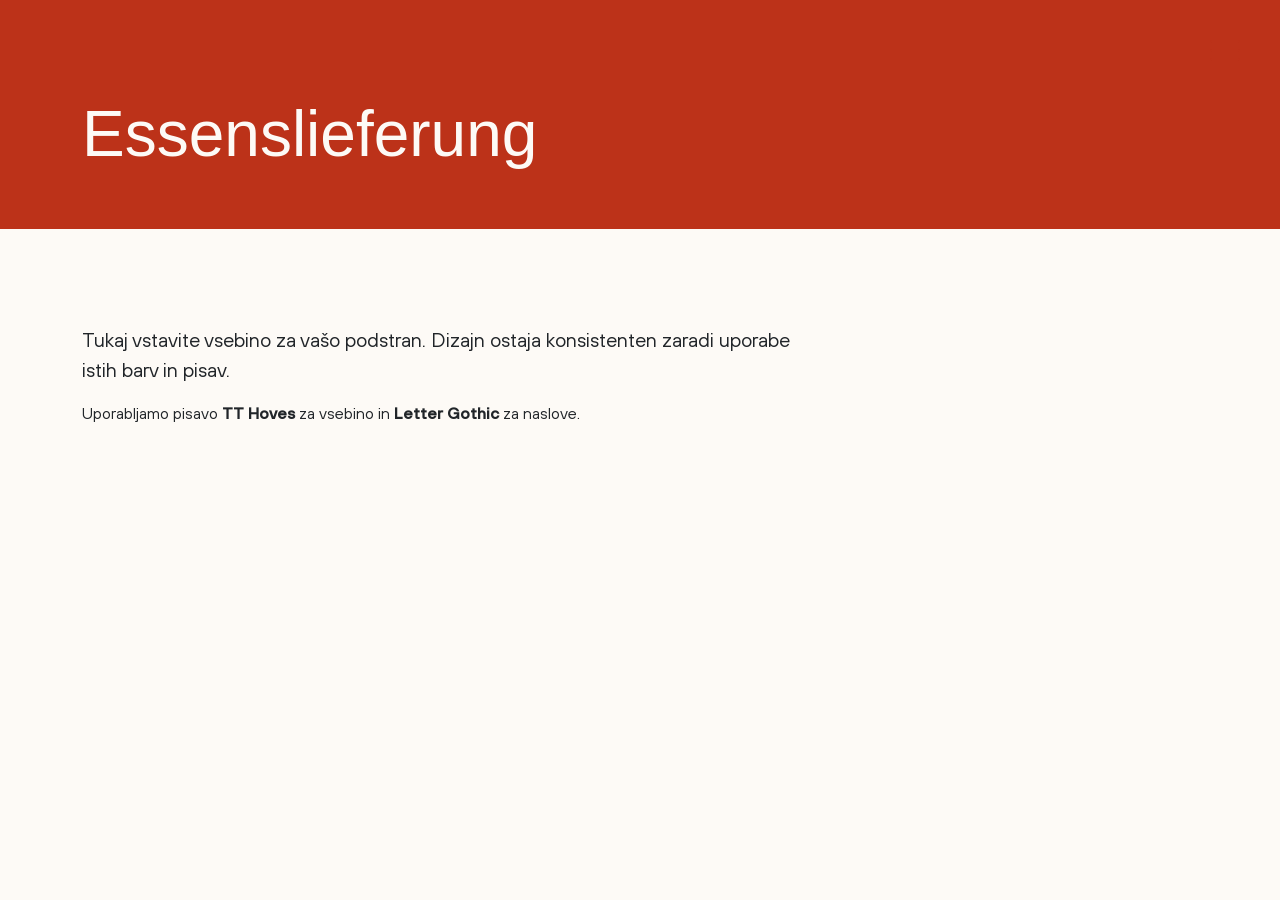
==== lieferung.html @ 71061f3a "Add files via upload" ====
<!DOCTYPE html>
<html lang="de">
<head>
    <meta charset="UTF-8">
    <meta name="viewport" content="width=device-width, initial-scale=1.0">
    <title>Essenslieferung | Vaše Ime</title>
    <link href="https://cdn.jsdelivr.net/npm/bootstrap@5.3.0/dist/css/bootstrap.min.css" rel="stylesheet">
    <link rel="stylesheet" href="css/style.css">
</head>
<body class="subpage"> <div class="grain"></div>

    <div id="overlay-menu" class="overlay">
        <nav class="overlay-content">
            <a href="index.html">Home</a>
            <a href="lieferung.html">Essenslieferung</a>
            <a href="ausbildung.html">Ausbildung</a>
            <a href="catering.html">Pop-Up Catering</a>
            <a href="nachaltigkeit.html">Nachhaltigkeit</a>
        </nav>
    </div>

    <div id="nav-icon">
        <span></span><span></span><span></span><span></span>
    </div>

    <header class="py-5" style="background-color: var(--red); color: var(--cream);">
        <div class="container pt-5">
            <h1 class="display-3">Essenslieferung</h1>
        </div>
    </header>

    <main class="container py-5 mt-5">
        <div class="row">
            <div class="col-md-8">
                <p class="lead">Tukaj vstavite vsebino za vašo podstran. Dizajn ostaja konsistenten zaradi uporabe istih barv in pisav.</p>
                <p>Uporabljamo pisavo <strong>TT Hoves</strong> za vsebino in <strong>Letter Gothic</strong> za naslove.</p>
            </div>
        </div>
    </main>

    <script src="js/script.js"></script>
</body>
</html>
---- css/style.css ----
/* ================================================== */
/* 1. FONTS */
/* ================================================== */

/* Letter Gothic - za poudarke ali strojni videz */
@font-face {
    font-family: 'LetterGothic';
    src: url('../fonts/Letter Gothic MT Std Bold.woff2') format('woff2'),
         url('../fonts/Letter Gothic MT Std Bold.woff') format('woff');
    font-weight: bold;
    font-style: normal;
}

@font-face {
    font-family: 'LetterGothic';
    src: url('../fonts/Letter Gothic MT Oblique.woff2') format('woff2'),
         url('../fonts/Letter Gothic MT Oblique.woff') format('woff');
    font-weight: normal;
    font-style: italic;
}

@font-face {
    font-family: 'TTHoves';
    src: url('../fonts/TTHoves-Regular.woff2') format('woff2'),
         url('../fonts/TTHoves-Regular.woff') format('woff');
    font-weight: normal;
    font-style: normal;
}

@font-face {
    font-family: 'TTHoves';
    src: url('../fonts/TTHoves-Medium.woff2') format('woff2'),
         url('../fonts/TTHoves-Medium.woff') format('woff');
    font-weight: 500;
    font-style: normal;
}

/* ================================================== */
/* 2. ROOT VARIABLES */
/* ================================================== */
:root {
    --cream: #FDFAF6;
    --red: #BC3219;
    --other: #026a81;
    --svsiva:#e5e5e5;
}

/* ================================================== */
/* 3. GLOBAL STYLES */
/* ================================================== */
body, html {
    margin: 0;
    padding: 0;
    height: 100%;
    width: 100%;
    background-color: var(--cream);
    font-family: 'Segoe UI', sans-serif;
    overflow: hidden;
}

body {
    font-family: 'TTHoves', sans-serif;
}

h1, h2, .overlay-content a {
    font-family: 'LetterGothic', sans-serif;
    font-weight: bold;
}

/* ================================================== */
/* 4. GRAIN TEXTURE */
/* ================================================== */
.grain {
    position: fixed;
    top: -50%;
    left: -50%;
    width: 200%;
    height: 200%;
    background-image: url('https://upload.wikimedia.org/wikipedia/commons/5/5c/Image_gaussian_noise_example.png');
    opacity: 0.2;
    pointer-events: none;
    z-index: 9999;
    animation: noise 0.2s infinite;
}

@keyframes noise {
    0%, 100% { transform: translate(0,0); }
    10% { transform: translate(-1%,-1%); }
    25% { transform: translate(1%,1%); }
    50% { transform: translate(-1%,1%); }
}

/* ================================================== */
/* 5. SPLIT PANEL LOGIC */
/* ================================================== */
#left-panel {
    position: absolute;
    top: 0;
    left: 0;
    width: 100vw;
    height: 100vh;
    background-color: var(--cream);
    z-index: 100;
    transition: all 1.1s cubic-bezier(0.8, 0, 0.2, 1);
}

#right-panel {
    position: absolute;
    top: 0;
    right: -70vw;
    width: 70vw;
    height: 100vh;
    background-color: var(--cream);
    transition: all 1.1s cubic-bezier(0.8, 0, 0.2, 1);
    z-index: 90;
}

body.scrolled #left-panel { width: 30vw; background-color: var(--svsiva); }
body.scrolled #right-panel { right: 0; }

/* ================================================== */
/* 6. LOGO & MOUSE */
/* ================================================== */
.logo-wrapper {
    transform: scale(3);
    transition: 1.1s cubic-bezier(0.8, 0, 0.2, 1);
}

#main-logo {
    width: 160px;
    opacity: 0;
    animation: fadeIn 1.2s forwards 0.6s;
}

body.scrolled .logo-wrapper { transform: scale(2.5); }
body.scrolled #main-logo { filter: brightness(0) /*invert(1)*/; }

.mouse {
    position: absolute;
    bottom: 40px;
    left: 50%;
    transform: translateX(-50%);
    width: 26px;
    height: 44px;
    border: 2px solid var(--red);
    border-radius: 20px;
    transition: 0.5s;
    opacity: 0.7;
}

.mouse::before {
    content: '';
    position: absolute;
    top: 8px;
    left: 50%;
    width: 4px;
    height: 4px;
    background: var(--red);
    border-radius: 50%;
    transform: translateX(-50%);
    animation: wheel 2s infinite;
}

body.scrolled .mouse { opacity: 0; visibility: hidden; }

@keyframes wheel { to { opacity: 0; top: 25px; } }
@keyframes fadeIn { to { opacity: 1; } }

/* ================================================== */
/* 7. FIXED BACKGROUNDS WITH ZOOM EFFECT */
/* ================================================== */
.fixed-bg-container {
    position: absolute;
    top: 0;
    left: 0;
    width: 100%;
    height: 100%;
    z-index: -1;
    background: #000;
}

.bg-layer {
    position: absolute;
    top: 0;
    left: 0;
    width: 100%;
    height: 100%;
    background-size: cover;
    background-position: center;
    opacity: 0;
    transition: opacity 1s ease;
    transform: scale(1.15);
}

.bg-layer.active {
    opacity: 1;
    transform: scale(1);
    transition: opacity 1s ease, transform 6s ease-out;
}

/* ================================================== */
/* 8. SECTIONS */
/* ================================================== */
.sections-container {
    height: 100%;
    transition: transform 0.8s cubic-bezier(0.7, 0, 0.3, 1);
    display: flex;
    flex-direction: column;
    will-change: transform;
}

.v-section {
    height: 100vh;
    flex-shrink: 0;
    display: flex;
    align-items: center;
    justify-content: center;
    padding: 0 12%;
    color: var(--red);
    background-color: var(--cream);
}

.transparent-bg { background-color: transparent !important; }

.inner-content h1 {
    font-size: 3.5rem;
    font-weight: 800;
    text-transform: uppercase;
}

.light-text {
    color: var(--cream);
    text-shadow: 0 4px 15px rgba(0,0,0,0.4);
}

/* ================================================== */
/* 9. HAMBURGER ICON */
/* ================================================== */
#nav-icon {
    width: 30px;
    height: 22px;
    position: fixed;
    top: 40px;
    right: 40px;
    z-index: 10001;
    cursor: pointer;
    transition: 0.5s ease-in-out;
}

#nav-icon span {
    display: block;
    position: absolute;
    height: 3px;
    width: 100%;
    background: var(--red);
    border-radius: 9px;
    transition: .25s ease-in-out;
}

#nav-icon span:nth-child(1) { top: 0; }
#nav-icon span:nth-child(2), #nav-icon span:nth-child(3) { top: 9px; }
#nav-icon span:nth-child(4) { top: 18px; }

#nav-icon.open span:nth-child(1) { top: 9px; width: 0%; left: 50%; }
#nav-icon.open span:nth-child(2) { transform: rotate(45deg); }
#nav-icon.open span:nth-child(3) { transform: rotate(-45deg); }
#nav-icon.open span:nth-child(4) { top: 9px; width: 0%; left: 50%; }
#nav-icon.open span { background: var(--cream); }

/* ================================================== */
/* 10. OVERLAY MENU */
/* ================================================== */
.overlay {
    height: 100%;
    width: 0;
    position: fixed;
    z-index: 10000;
    top: 0;
    left: 0;
    background-color: var(--red);
    overflow: hidden;
    transition: 0.9s cubic-bezier(0.8, 0, 0.2, 1);
    display: flex;
    justify-content: center;
    align-items: center;
}

.overlay-content a {
    font-size: 3.5rem;
    color: var(--cream);
    text-decoration: none;
    display: block;
    margin: 20px 0;
    font-family: 'LetterGothic', sans-serif;
    font-style: italic;
    /*text-transform: uppercase;*/
    transition: 0.3s;
}

.overlay-content a:hover {
    /*opacity: 0.7;
    transform: skewX(-5deg);*/
    text-transform: uppercase;
}

/* ================================================== */
/* 11. DOT NAVIGATION */
/* ================================================== */
.dot-nav {
    position: fixed;
    right: 30px;
    top: 50%;
    transform: translateY(-50%);
    z-index: 100;
    opacity: 0;
    transition: 0.5s;
}

body.scrolled .dot-nav { opacity: 1; }

.dot {
    width: 10px;
    height: 10px;
    border: 2px solid var(--red);
    border-radius: 50%;
    margin: 25px 0;
    cursor: pointer;
    position: relative;
}

.dot.active { background: var(--red); }

.dot span {
    position: absolute;
    right: 25px;
    top: -5px;
    font-size: 11px;
    color: var(--red);
    opacity: 0;
    transition: 0.3s;
    text-transform: uppercase;
    font-weight: bold;
}

.dot:hover span { opacity: 1; }

/* ================================================== */
/* 12. PREMIUM BUTTON */
/* ================================================== */

.btn-premium {
    font-family: 'LetterGothic', sans-serif;
    font-weight: bold;
    text-transform: uppercase;
    text-decoration: none;
    letter-spacing: 2px;
    font-size: 1rem;
    
    color: var(--red);
    border: 2px solid var(--red);
    padding: 15px 40px;
    
    transition: all 0.4s cubic-bezier(0.25, 0.46, 0.45, 0.94);
    position: relative;
    overflow: hidden;
    z-index: 1;
}

/* Hover efekt - barve se zamenjajo */
.btn-premium:hover {
    color: var(--cream);
    background-color: var(--red);
}

/* Če je gumb na temni podlagi (npr. v sekcijah z light-text) */
.light-text + .btn-premium {
    color: var(--cream);
    border-color: var(--cream);
}

.light-text + .btn-premium:hover {
    color: var(--red);
    background-color: var(--cream);
}

/*/////////////////////////////////// H A U S G E M A C H T    S E C T I O N ////////////////////////////////////////*/

.hausgemacht-section p {
    font-family: 'LetterGothic', sans-serif;
    font-style: italic;
    font-size: 18px;
    
}


.hausgemacht-section h1 {
        color: black;
}

/*/////////////////////////////////// N A T U R L I C H    S E C T I O N ////////////////////////////////////////*/
.naturlich-section p {
    font-family: 'LetterGothic', sans-serif;
    font-style: italic;
    font-size: 18px;
}
/*/////////////////////////////////// O M A    S E C T I O N ////////////////////////////////////////*/
.oma-section p {
    font-family: 'LetterGothic', sans-serif;
    font-style: italic;
    font-size: 18px;
    color: black;
}

/*/////////////////////////////////// G E S C H I C H T E    S E C T I O N ////////////////////////////////////////*/
.geschichte-section p {
    font-family: 'LetterGothic', sans-serif;
    font-style: italic;
    font-size: 18px;
}

/************************************************************************************************************/

/* ================================================== */
/* 12. RESPONSIVE BREAKPOINTS */
/* ================================================== */
@media (max-width: 1400px) {
    .v-section { padding: 0 8%; }
    .inner-content h1 { font-size: 3rem; }
}

@media (max-width: 1200px) {
    .inner-content h1 { font-size: 2.5rem; }
    .overlay-content a { font-size: 3rem; }
    #nav-icon { top: 30px; right: 30px; }
}

@media (max-width: 992px) {
    body.scrolled #left-panel { width: 100vw; }
    #right-panel { display: none; }
    .v-section { padding: 0 6%; }
    .inner-content h1 { font-size: 2.2rem; }
    .dot-nav { right: 15px; }
    .overlay-content a { font-size: 2.5rem; }
}

@media (max-width: 768px) {
    html, body { overflow-x: hidden; }
    .logo-wrapper { transform: scale(1.8); }
    body.scrolled .logo-wrapper { transform: scale(1); }
    #main-logo { width: 120px; }
    .v-section { padding: 0 5%; text-align: center; justify-content: center; }
    .inner-content h1 { font-size: 1.8rem; line-height: 1.2; }
    .mouse, .dot-nav { display: none; }
    .overlay-content a { font-size: 2rem; }
}

@media (max-width: 480px) {
    .inner-content h1 { font-size: 1.5rem; }
    .overlay-content a { font-size: 1.6rem; }
    #nav-icon { top: 20px; right: 20px; }
    #main-logo { width: 100px; }
}

/* ================================================== */
/* 13. TOUCH OPTIMIZATIONS & FLUID TAP TARGETS */
/* ================================================== */
@media (pointer: coarse) {
    /* Global touch fixes */
    * { -webkit-tap-highlight-color: transparent; touch-action: manipulation; }

    /* Sections bounce fix */
    .sections-container, .v-section, .overlay {
        overscroll-behavior: contain;
        -webkit-overflow-scrolling: auto;
    }

    /* Dot navigation touch-friendly */
    .dot { min-width: 32px; min-height: 32px; padding: 8px; border-radius: 50%; }
    .dot span { pointer-events: none; }

    /* Hamburger menu touch-friendly */
    #nav-icon { min-width: 40px; min-height: 40px; padding: 6px; touch-action: manipulation; }

    /* Overlay menu links touch-friendly */
    .overlay-content a { padding: 12px 0; font-size: clamp(1.6rem, 4vw, 2.5rem); }

    /* Scroll mouse indicator */
    .mouse { min-width: 40px; min-height: 60px; border-width: 3px; }
    .mouse::before { width: 6px; height: 6px; }

    /* Prevent text selection */
    body, h1, h2, a, span { user-select: none; -webkit-user-select: none; -ms-user-select: none; }

    /* Fixed background smoothness */
    .fixed-bg-container, .bg-layer { will-change: transform, opacity; backface-visibility: hidden; }
}
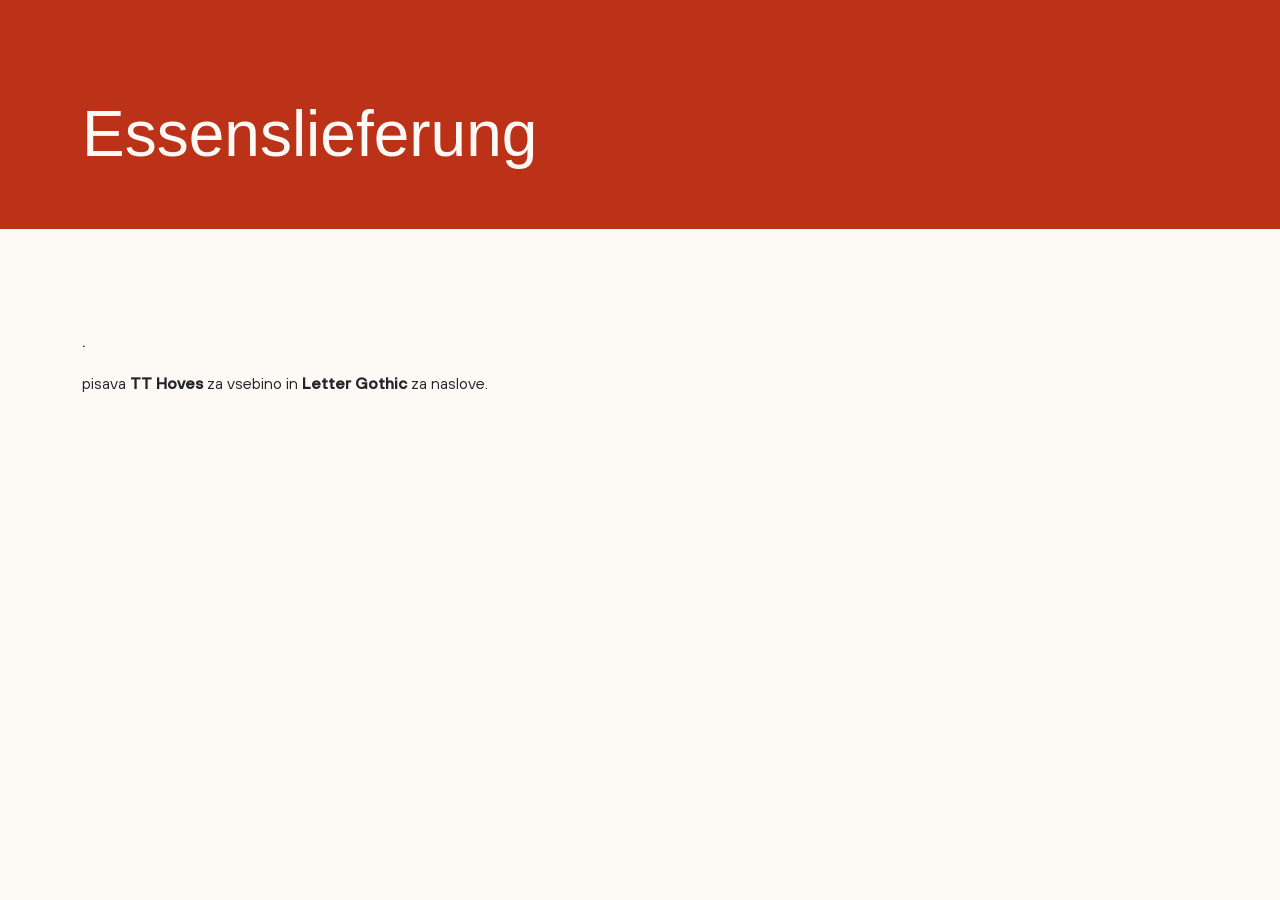
==== commit 40d693ae: "Update lieferung.html" ====
--- a/lieferung.html
+++ b/lieferung.html
@@ -3,7 +3,7 @@
 <head>
     <meta charset="UTF-8">
     <meta name="viewport" content="width=device-width, initial-scale=1.0">
-    <title>Essenslieferung | Vaše Ime</title>
+    <title>fib</title>
     <link href="https://cdn.jsdelivr.net/npm/bootstrap@5.3.0/dist/css/bootstrap.min.css" rel="stylesheet">
     <link rel="stylesheet" href="css/style.css">
 </head>
@@ -32,12 +32,12 @@
     <main class="container py-5 mt-5">
         <div class="row">
             <div class="col-md-8">
-                <p class="lead">Tukaj vstavite vsebino za vašo podstran. Dizajn ostaja konsistenten zaradi uporabe istih barv in pisav.</p>
-                <p>Uporabljamo pisavo <strong>TT Hoves</strong> za vsebino in <strong>Letter Gothic</strong> za naslove.</p>
+                <p class="lead">.</p>
+                <p>pisava <strong>TT Hoves</strong> za vsebino in <strong>Letter Gothic</strong> za naslove.</p>
             </div>
         </div>
     </main>
 
     <script src="js/script.js"></script>
 </body>
-</html>+</html>
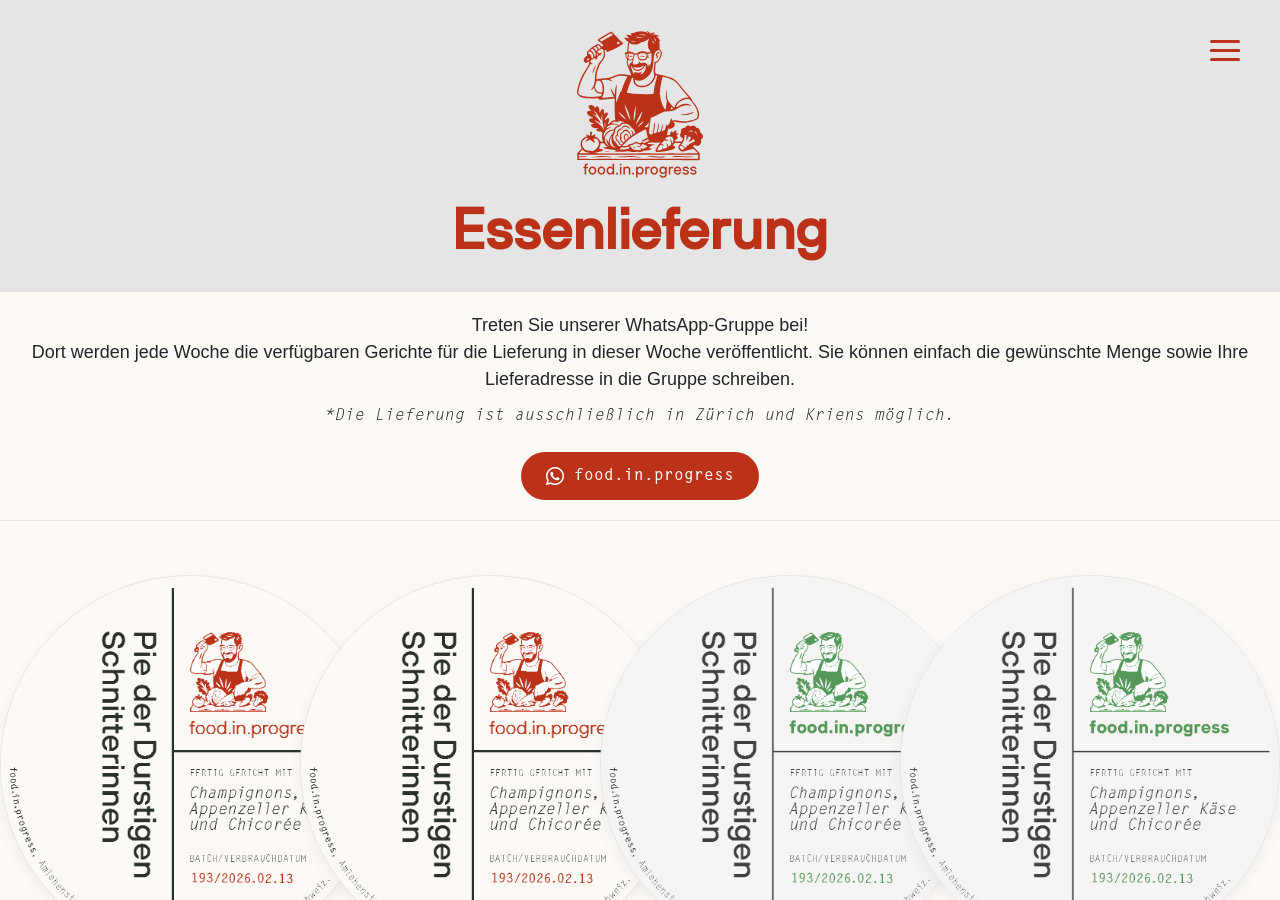
==== commit 666cfe5a: "Update lieferung.html" ====
--- a/lieferung.html
+++ b/lieferung.html
@@ -1,21 +1,30 @@
 <!DOCTYPE html>
-<html lang="de">
+<html lang="sl">
 <head>
     <meta charset="UTF-8">
     <meta name="viewport" content="width=device-width, initial-scale=1.0">
-    <title>fib</title>
+    <title>Essenlieferung - food.in.progress</title>
+    <link rel="stylesheet" href="https://cdnjs.cloudflare.com/ajax/libs/font-awesome/6.4.0/css/all.min.css">
     <link href="https://cdn.jsdelivr.net/npm/bootstrap@5.3.0/dist/css/bootstrap.min.css" rel="stylesheet">
     <link rel="stylesheet" href="css/style.css">
+    <link rel="stylesheet" href="css/lieferung.css">
 </head>
-<body class="subpage"> <div class="grain"></div>
+<body class="lieferung-page">
+    <div class="grain"></div>
 
     <div id="overlay-menu" class="overlay">
         <nav class="overlay-content">
-            <a href="index.html">Home</a>
-            <a href="lieferung.html">Essenslieferung</a>
-            <a href="ausbildung.html">Ausbildung</a>
-            <a href="catering.html">Pop-Up Catering</a>
-            <a href="nachaltigkeit.html">Nachhaltigkeit</a>
+            <div class="nav-links">
+                <a href="index.html">food.in.progress</a>
+                <a href="lieferung.html">Essenslieferung</a>
+                <a href="ausbildung.html">Ausbildung</a>
+                <a href="catering.html">Pop-Up Catering</a>
+                <a href="nachhaltigkeit.html">Nachhaltigkeit</a>
+            </div>
+            <div class="social-links">
+                <a href="https://instagram.com/food.in.progress/" target="_blank" class="social-icon"><i class="fa-brands fa-instagram"></i></a>
+                <a href="https://wa.me/+41786114833" target="_blank" class="social-icon"><i class="fa-brands fa-whatsapp"></i></a>
+            </div>
         </nav>
     </div>
 
@@ -23,21 +32,366 @@
         <span></span><span></span><span></span><span></span>
     </div>
 
-    <header class="py-5" style="background-color: var(--red); color: var(--cream);">
-        <div class="container pt-5">
-            <h1 class="display-3">Essenslieferung</h1>
+    <header class="fixed-top-section">
+        <div class="red-banner">
+            <div class="banner-inner">
+                <img src="image/logo.svg" alt="Logo" class="mini-logo">
+                <h1>Essenlieferung</h1>
+            </div>
+        </div>
+        <div class="intro-bar">
+            <p >Treten Sie unserer WhatsApp-Gruppe bei!<br>Dort werden jede Woche die verfügbaren Gerichte für die Lieferung in dieser Woche veröffentlicht. Sie können einfach die gewünschte Menge sowie Ihre Lieferadresse in die Gruppe schreiben.</p><span>*Die Lieferung ist ausschließlich in Zürich und Kriens möglich.</span><br><br>
+            <a href="https://chat.whatsapp.com/LjdgSKaRXBm2a2yqlIf471" target="_blank" class="btn-whatsapp">
+                <i class="fa-brands fa-whatsapp"></i>food.in.progress</a>
         </div>
     </header>
 
-    <main class="container py-5 mt-5">
-        <div class="row">
-            <div class="col-md-8">
-                <p class="lead">.</p>
-                <p>pisava <strong>TT Hoves</strong> za vsebino in <strong>Letter Gothic</strong> za naslove.</p>
+    <main class="scroll-container">
+        <div class="container-fluid px-lg-5 pt-4">
+            <div class="row g-3 justify-content-center">
+                <div class="col-12 col-sm-6 col-md-4 col-xl-3 d-flex justify-content-center">
+                    <div class="card-wrapper">
+                        <div class="expand-card">
+                            <div class="circle-box">
+                                <img src="image/etiketa01.png" alt="Hrana" class="img-base">
+                                <img src="https://images.pexels.com/photos/5949903/pexels-photo-5949903.jpeg" alt="Hrana" class="img-hover">
+                            </div>                          
+                            <div class="card-text">
+
+                                <div class="card-text">
+                                    <h5>Pie der Durstigen Schnitterinnen</h5>
+
+                                    <div class="ingredients-grid">
+                                        <div class="ingredient-section">
+                                            <h4>PILZEN SAUCE</h4>
+                                            <p><span>Champignons</span> CH 78%<br>Zwiebeln CH 8%<br>Knoblauch CH 2%<br>Petersilie 4%<br>Merlot Wein IT 8%<br>Origano, Salz, Pfeffer</p>
+                                        </div>
+                                        
+                                        <div class="ingredient-section">
+                                            <h4>BÉCHAMELSAUCE</h4>
+                                            <p><span>Milch</span> CH 77%<br><span>Appenzeller Käse Rezent</span> 13%<br><span>Butter</span> CH 2%<br><span>Mehl</span> CH 4%</p>
+                                        </div>
+                                        
+                                        <div class="ingredient-section">
+                                            <h4>PASTA</h4>
+                                            <p>Pastamehl CH 68%<br>Eier aus Freiland CH 24%<br>Wasser CH 8%</p>
+                                        </div>
+
+                                        <div class="ingredient-section">
+                                            <h4>CHICORÉE SAUCE</h4>
+                                            <p>Chicorée CH 70%<br>Halbrahm CH 25%<br>Sbrinz CH 5%<br>Knoblauch, Salz, Pfeffer</p> 
+                                        </div>
+                                    </div>
+                                </div>
+
+                       
+                            </div>
+                        </div>
+                    </div>
+                </div>
+
+                <div class="col-12 col-sm-6 col-md-4 col-xl-3 d-flex justify-content-center">
+                    <div class="card-wrapper">
+                        <div class="expand-card">
+                            <div class="circle-box">
+                                <img src="image/etiketa01.png" alt="Hrana" class="img-base">
+                                <img src="https://images.pexels.com/photos/5949903/pexels-photo-5949903.jpeg" alt="Hrana" class="img-hover">
+                            </div>                          
+                            <div class="card-text">
+
+                                <div class="card-text">
+                                    <h5>Pie der Durstigen Schnitterinnen</h5>
+
+                                    <div class="ingredients-grid">
+                                        <div class="ingredient-section">
+                                            <h4>PILZEN SAUCE</h4>
+                                            <p><span>Champignons</span> CH 78%<br>Zwiebeln CH 8%<br>Knoblauch CH 2%<br>Petersilie 4%<br>Merlot Wein IT 8%<br>Origano, Salz, Pfeffer</p>
+                                        </div>
+                                        
+                                        <div class="ingredient-section">
+                                            <h4>BÉCHAMELSAUCE</h4>
+                                            <p><span>Milch</span> CH 77%<br><span>Appenzeller Käse Rezent</span> 13%<br><span>Butter</span> CH 2%<br><span>Mehl</span> CH 4%</p>
+                                        </div>
+                                        
+                                        <div class="ingredient-section">
+                                            <h4>PASTA</h4>
+                                            <p>Pastamehl CH 68%<br>Eier aus Freiland CH 24%<br>Wasser CH 8%</p>
+                                        </div>
+
+                                        <div class="ingredient-section">
+                                            <h4>CHICORÉE SAUCE</h4>
+                                            <p>Chicorée CH 70%<br>Halbrahm CH 25%<br>Sbrinz CH 5%<br>Knoblauch, Salz, Pfeffer</p> 
+                                        </div>
+                                    </div>
+                                </div>
+
+                       
+                            </div>
+                        </div>
+                    </div>
+                </div><div class="col-12 col-sm-6 col-md-4 col-xl-3 d-flex justify-content-center">
+                    <div class="card-wrapper">
+                        <div class="expand-card">
+                            <div class="circle-box">
+                                <img src="image/etiketa02.png" alt="Hrana" class="img-base">
+                                <img src="https://images.pexels.com/photos/5949903/pexels-photo-5949903.jpeg" alt="Hrana" class="img-hover">
+                            </div>                          
+                            <div class="card-text">
+
+                                <div class="card-text">
+                                    <h5>Pie der Durstigen Schnitterinnen</h5>
+
+                                    <div class="ingredients-grid">
+                                        <div class="ingredient-section">
+                                            <h4>PILZEN SAUCE</h4>
+                                            <p><span>Champignons</span> CH 78%<br>Zwiebeln CH 8%<br>Knoblauch CH 2%<br>Petersilie 4%<br>Merlot Wein IT 8%<br>Origano, Salz, Pfeffer</p>
+                                        </div>
+                                        
+                                        <div class="ingredient-section">
+                                            <h4>BÉCHAMELSAUCE</h4>
+                                            <p><span>Milch</span> CH 77%<br><span>Appenzeller Käse Rezent</span> 13%<br><span>Butter</span> CH 2%<br><span>Mehl</span> CH 4%</p>
+                                        </div>
+                                        
+                                        <div class="ingredient-section">
+                                            <h4>PASTA</h4>
+                                            <p>Pastamehl CH 68%<br>Eier aus Freiland CH 24%<br>Wasser CH 8%</p>
+                                        </div>
+
+                                        <div class="ingredient-section">
+                                            <h4>CHICORÉE SAUCE</h4>
+                                            <p>Chicorée CH 70%<br>Halbrahm CH 25%<br>Sbrinz CH 5%<br>Knoblauch, Salz, Pfeffer</p> 
+                                        </div>
+                                    </div>
+                                </div>
+
+                       
+                            </div>
+                        </div>
+                    </div>
+                </div><div class="col-12 col-sm-6 col-md-4 col-xl-3 d-flex justify-content-center">
+                    <div class="card-wrapper">
+                        <div class="expand-card">
+                            <div class="circle-box">
+                                <img src="image/etiketa02.png" alt="Hrana" class="img-base">
+                                <img src="https://images.pexels.com/photos/5949903/pexels-photo-5949903.jpeg" alt="Hrana" class="img-hover">
+                            </div>                          
+                            <div class="card-text">
+
+                                <div class="card-text">
+                                    <h5>Pie der Durstigen Schnitterinnen</h5>
+
+                                    <div class="ingredients-grid">
+                                        <div class="ingredient-section">
+                                            <h4>PILZEN SAUCE</h4>
+                                            <p><span>Champignons</span> CH 78%<br>Zwiebeln CH 8%<br>Knoblauch CH 2%<br>Petersilie 4%<br>Merlot Wein IT 8%<br>Origano, Salz, Pfeffer</p>
+                                        </div>
+                                        
+                                        <div class="ingredient-section">
+                                            <h4>BÉCHAMELSAUCE</h4>
+                                            <p><span>Milch</span> CH 77%<br><span>Appenzeller Käse Rezent</span> 13%<br><span>Butter</span> CH 2%<br><span>Mehl</span> CH 4%</p>
+                                        </div>
+                                        
+                                        <div class="ingredient-section">
+                                            <h4>PASTA</h4>
+                                            <p>Pastamehl CH 68%<br>Eier aus Freiland CH 24%<br>Wasser CH 8%</p>
+                                        </div>
+
+                                        <div class="ingredient-section">
+                                            <h4>CHICORÉE SAUCE</h4>
+                                            <p>Chicorée CH 70%<br>Halbrahm CH 25%<br>Sbrinz CH 5%<br>Knoblauch, Salz, Pfeffer</p> 
+                                        </div>
+                                    </div>
+                                </div>
+
+                       
+                            </div>
+                        </div>
+                    </div>
+                </div><div class="col-12 col-sm-6 col-md-4 col-xl-3 d-flex justify-content-center">
+                    <div class="card-wrapper">
+                        <div class="expand-card">
+                            <div class="circle-box">
+                                <img src="image/etiketa01.png" alt="Hrana" class="img-base">
+                                <img src="https://images.pexels.com/photos/5949903/pexels-photo-5949903.jpeg" alt="Hrana" class="img-hover">
+                            </div>                          
+                            <div class="card-text">
+
+                                <div class="card-text">
+                                    <h5>Pie der Durstigen Schnitterinnen</h5>
+
+                                    <div class="ingredients-grid">
+                                        <div class="ingredient-section">
+                                            <h4>PILZEN SAUCE</h4>
+                                            <p><span>Champignons</span> CH 78%<br>Zwiebeln CH 8%<br>Knoblauch CH 2%<br>Petersilie 4%<br>Merlot Wein IT 8%<br>Origano, Salz, Pfeffer</p>
+                                        </div>
+                                        
+                                        <div class="ingredient-section">
+                                            <h4>BÉCHAMELSAUCE</h4>
+                                            <p><span>Milch</span> CH 77%<br><span>Appenzeller Käse Rezent</span> 13%<br><span>Butter</span> CH 2%<br><span>Mehl</span> CH 4%</p>
+                                        </div>
+                                        
+                                        <div class="ingredient-section">
+                                            <h4>PASTA</h4>
+                                            <p>Pastamehl CH 68%<br>Eier aus Freiland CH 24%<br>Wasser CH 8%</p>
+                                        </div>
+
+                                        <div class="ingredient-section">
+                                            <h4>CHICORÉE SAUCE</h4>
+                                            <p>Chicorée CH 70%<br>Halbrahm CH 25%<br>Sbrinz CH 5%<br>Knoblauch, Salz, Pfeffer</p> 
+                                        </div>
+                                    </div>
+                                </div>
+
+                       
+                            </div>
+                        </div>
+                    </div>
+                </div><div class="col-12 col-sm-6 col-md-4 col-xl-3 d-flex justify-content-center">
+                    <div class="card-wrapper">
+                        <div class="expand-card">
+                            <div class="circle-box">
+                                <img src="image/etiketa02.png" alt="Hrana" class="img-base">
+                                <img src="https://images.pexels.com/photos/5949903/pexels-photo-5949903.jpeg" alt="Hrana" class="img-hover">
+                            </div>                          
+                            <div class="card-text">
+
+                                <div class="card-text">
+                                    <h5>Pie der Durstigen Schnitterinnen</h5>
+
+                                    <div class="ingredients-grid">
+                                        <div class="ingredient-section">
+                                            <h4>PILZEN SAUCE</h4>
+                                            <p><span>Champignons</span> CH 78%<br>Zwiebeln CH 8%<br>Knoblauch CH 2%<br>Petersilie 4%<br>Merlot Wein IT 8%<br>Origano, Salz, Pfeffer</p>
+                                        </div>
+                                        
+                                        <div class="ingredient-section">
+                                            <h4>BÉCHAMELSAUCE</h4>
+                                            <p><span>Milch</span> CH 77%<br><span>Appenzeller Käse Rezent</span> 13%<br><span>Butter</span> CH 2%<br><span>Mehl</span> CH 4%</p>
+                                        </div>
+                                        
+                                        <div class="ingredient-section">
+                                            <h4>PASTA</h4>
+                                            <p>Pastamehl CH 68%<br>Eier aus Freiland CH 24%<br>Wasser CH 8%</p>
+                                        </div>
+
+                                        <div class="ingredient-section">
+                                            <h4>CHICORÉE SAUCE</h4>
+                                            <p>Chicorée CH 70%<br>Halbrahm CH 25%<br>Sbrinz CH 5%<br>Knoblauch, Salz, Pfeffer</p> 
+                                        </div>
+                                    </div>
+                                </div>
+
+                       
+                            </div>
+                        </div>
+                    </div>
+                </div>
+
+
+                <div class="col-12 col-sm-6 col-md-4 col-xl-3 d-flex justify-content-center">
+                    <div class="card-wrapper">
+                        <div class="expand-card">
+                            <div class="circle-box">
+                                <img src="image/etiketa02.png" alt="Hrana" class="img-base">
+                                <img src="https://images.pexels.com/photos/5949903/pexels-photo-5949903.jpeg" alt="Hrana" class="img-hover">
+                            </div>                          
+                            <div class="card-text">
+
+                                <div class="card-text">
+                                    <h5>Pie der Durstigen Schnitterinnen</h5>
+
+                                    <div class="ingredients-grid">
+                                        <div class="ingredient-section">
+                                            <h4>PILZEN SAUCE</h4>
+                                            <p><span>Champignons</span> CH 78%<br>Zwiebeln CH 8%<br>Knoblauch CH 2%<br>Petersilie 4%<br>Merlot Wein IT 8%<br>Origano, Salz, Pfeffer</p>
+                                        </div>
+                                        
+                                        <div class="ingredient-section">
+                                            <h4>BÉCHAMELSAUCE</h4>
+                                            <p><span>Milch</span> CH 77%<br><span>Appenzeller Käse Rezent</span> 13%<br><span>Butter</span> CH 2%<br><span>Mehl</span> CH 4%</p>
+                                        </div>
+                                        
+                                        <div class="ingredient-section">
+                                            <h4>PASTA</h4>
+                                            <p>Pastamehl CH 68%<br>Eier aus Freiland CH 24%<br>Wasser CH 8%</p>
+                                        </div>
+
+                                        <div class="ingredient-section">
+                                            <h4>CHICORÉE SAUCE</h4>
+                                            <p>Chicorée CH 70%<br>Halbrahm CH 25%<br>Sbrinz CH 5%<br>Knoblauch, Salz, Pfeffer</p> 
+                                        </div>
+                                    </div>
+                                </div>
+
+                       
+                            </div>
+                        </div>
+                    </div>
+                </div>
+
+
+
+
+                <div class="col-12 col-sm-6 col-md-4 col-xl-3 d-flex justify-content-center">
+                    <div class="card-wrapper">
+                        <div class="expand-card">
+                            <div class="circle-box"><img src="https://images.pexels.com/photos/5949903/pexels-photo-5949903.jpeg" alt="Hrana"></div>
+                            <div class="card-text">
+                                <h5>Pie der Durstigen Schnitterinnen</h5>
+                                
+                                <div class="ingredients-grid">
+                                    <div class="ingredient-section">
+                                        <h4>PILZEN SAUCE</h4>
+                                        <p><span>Champignons</span> CH 78%<br>Zwiebeln CH 8%<br>Knoblauch CH 2%<br>Petersilie 4%<br>Merlot Wein IT 8%<br>Origano, Salz, Pfeffer</p>
+                                    </div>
+                                    
+                                    <div class="ingredient-section">
+                                        <h4>BÉCHAMELSAUCE</h4>
+                                        <p><span>Milch</span> CH 77%<br><span>Appenzeller Käse Rezent</span> 13%<br><span>Butter</span> CH 2%<br><span>Mehl</span> CH 4%</p>
+                                    </div>
+                                    
+                                    <div class="ingredient-section">
+                                        <h4>PASTA</h4>
+                                        <p>Pastamehl CH 68%<br>Eier aus Freiland CH 24%<br>Wasser CH 8%</p>
+                                    </div>
+
+                                    <div class="ingredient-section">
+                                        <h4>CHICORÉE SAUCE</h4>
+                                        <p>Chicorée CH 70%<br>Halbrahm CH 25%<br>Sbrinz CH 5%<br>Knoblauch, Salz, Pfeffer</p> 
+                                    </div>
+                                </div>
+                            </div>
+                        </div>
+                    </div>
+                </div>
+                </div>
+
+            <section class="instructions-area">
+               <div class="row justify-content-center my-5">
+                <div class="col-lg-10 instructions-box">
+                    <h2><i class="fa-solid fa-fire-burner"></i> Zubereitungshinweise</h2>
+                    <div class="row mt-4">
+                        <div class="col-md-4">
+                            <div class="step"><span>1</span><p>Entferne die Klammern bitte. Ziehen Sie die Gummidichtung einfach horizontal heraus. </p></div>
+                        </div>
+                        <div class="col-md-4">
+                            <div class="step"><span>2</span><p>Erwärme in der Mikrowelle (medium 6 min), im Backofen (180˚C 6 min) oder in kochendem Wasser.</p></div>
+                        </div>
+                        <div class="col-md-4">
+                            <div class="step"><span>3</span><p>Bei hochstens 5˚C aufbewahren. Vermeiden Sie große Temperaturunterschiede.</p></div>
+                        </div>
+                    </div>
+                </div>
             </div>
+            </section>
         </div>
+
+        <footer class="footer-simple">
+            <p>&copy; 2026 food.in.progress. Alle Rechte vorbehalten.</p>
+        </footer>
     </main>
 
-    <script src="js/script.js"></script>
+  
+    <script src="js/lieferung.js"></script>
 </body>
 </html>
--- a/css/style.css
+++ b/css/style.css
@@ -2,7 +2,27 @@
 /* 1. FONTS */
 /* ================================================== */
 
-/* Letter Gothic - za poudarke ali strojni videz */
+/* Letter Gothic - spolno prenosljiva bolezen */
+
+/* Letter Gothic - Regular */
+@font-face {
+    font-family: 'LetterGothic';
+    src: url('../fonts/Letter Gothic MT Std.woff2') format('woff2'),
+         url('../fonts/Letter Gothic MT Std.woff') format('woff');
+    font-weight: normal;
+    font-style: normal;
+}
+
+/* Letter Gothic - Italic (Oblique) */
+@font-face {
+    font-family: 'LetterGothic';
+    src: url('../fonts/Letter Gothic MT Std Oblique.woff2') format('woff2'),
+         url('../fonts/Letter Gothic MT Std Oblique.woff') format('woff');
+    font-weight: normal;
+    font-style: italic;
+}
+
+/* Letter Gothic - Bold */
 @font-face {
     font-family: 'LetterGothic';
     src: url('../fonts/Letter Gothic MT Std Bold.woff2') format('woff2'),
@@ -11,13 +31,16 @@
     font-style: normal;
 }
 
+/* Letter Gothic - Bold Italic (Bold Obl) */
 @font-face {
     font-family: 'LetterGothic';
-    src: url('../fonts/Letter Gothic MT Oblique.woff2') format('woff2'),
-         url('../fonts/Letter Gothic MT Oblique.woff') format('woff');
-    font-weight: normal;
-    font-style: italic;
-}
+    src: url('../fonts/Letter Gothic MT Std Bold Obl.woff2') format('woff2'),
+         url('../fonts/Letter Gothic MT Std Bold Obl.woff') format('woff');
+    font-weight: bold;
+    font-style: italic;
+}
+
+/* TT Hoves kao Helvetica  */
 
 @font-face {
     font-family: 'TTHoves';
@@ -54,16 +77,16 @@
     height: 100%;
     width: 100%;
     background-color: var(--cream);
-    font-family: 'Segoe UI', sans-serif;
+    
     overflow: hidden;
 }
 
 body {
+    font-family: 'LetterGothic', sans-serif;
+}
+
+h1, h2, .overlay-content a {
     font-family: 'TTHoves', sans-serif;
-}
-
-h1, h2, .overlay-content a {
-    font-family: 'LetterGothic', sans-serif;
     font-weight: bold;
 }
 
@@ -121,6 +144,8 @@
 /* ================================================== */
 /* 6. LOGO & MOUSE */
 /* ================================================== */
+
+
 .logo-wrapper {
     transform: scale(3);
     transition: 1.1s cubic-bezier(0.8, 0, 0.2, 1);
@@ -303,6 +328,69 @@
     text-transform: uppercase;
 }
 
+/* Razporeditev v overlayu */
+.overlay-content {
+    display: flex;
+    flex-direction: column;
+    align-items: center;
+    justify-content: center;
+    width: 100%;
+}
+
+
+
+
+
+.overlay-content {
+    z-index: 10001; /* Vsebina mora biti nad ozadjem overlay-a */
+    position: relative;
+    
+    
+}
+
+.social-links {
+    margin-top: 40px;
+    display: flex;
+    gap: 40px;
+    opacity: 1;
+    transform: translateY(20px);
+    transition: all 0.6s cubic-bezier(0.77, 0, 0.175, 1) 0.5s; /* Dodan delay */
+    
+}
+
+/*.social-links:hover {
+    transform: scale(1.2);
+    color: rgba(253, 250, 246, 0.7); /* Nežen hover efekt 
+
+.social-icon {
+    color: var(--cream) !important; /* Prisilimo belo barvo 
+    font-size: 2.5rem;
+    pointer-events: auto; /* Omogočimo klike 
+    z-index: 10002;
+} */
+
+/* Popravek za stabilnost slik */
+.bg-layer {
+    position: absolute;
+    inset: 0;
+    background-size: cover;
+    background-position: center;
+    opacity: 0;
+    transform: scale(1.1);
+    transition: opacity 1s ease, transform 1.2s cubic-bezier(0.2, 1, 0.3, 1);
+}
+
+.bg-layer.active {
+    opacity: 1;
+    transform: scale(1);
+}
+
+/* Zrnatost ne sme blokirati klikov */
+.grain {
+    pointer-events: none;
+    z-index: 99999;
+}
+
 /* ================================================== */
 /* 11. DOT NAVIGATION */
 /* ================================================== */
@@ -416,81 +504,11 @@
     font-family: 'LetterGothic', sans-serif;
     font-style: italic;
     font-size: 18px;
+    color: black;
+}
+
+.geschichte-section h1 {
+        color: black;
 }
 
 /************************************************************************************************************/
-
-/* ================================================== */
-/* 12. RESPONSIVE BREAKPOINTS */
-/* ================================================== */
-@media (max-width: 1400px) {
-    .v-section { padding: 0 8%; }
-    .inner-content h1 { font-size: 3rem; }
-}
-
-@media (max-width: 1200px) {
-    .inner-content h1 { font-size: 2.5rem; }
-    .overlay-content a { font-size: 3rem; }
-    #nav-icon { top: 30px; right: 30px; }
-}
-
-@media (max-width: 992px) {
-    body.scrolled #left-panel { width: 100vw; }
-    #right-panel { display: none; }
-    .v-section { padding: 0 6%; }
-    .inner-content h1 { font-size: 2.2rem; }
-    .dot-nav { right: 15px; }
-    .overlay-content a { font-size: 2.5rem; }
-}
-
-@media (max-width: 768px) {
-    html, body { overflow-x: hidden; }
-    .logo-wrapper { transform: scale(1.8); }
-    body.scrolled .logo-wrapper { transform: scale(1); }
-    #main-logo { width: 120px; }
-    .v-section { padding: 0 5%; text-align: center; justify-content: center; }
-    .inner-content h1 { font-size: 1.8rem; line-height: 1.2; }
-    .mouse, .dot-nav { display: none; }
-    .overlay-content a { font-size: 2rem; }
-}
-
-@media (max-width: 480px) {
-    .inner-content h1 { font-size: 1.5rem; }
-    .overlay-content a { font-size: 1.6rem; }
-    #nav-icon { top: 20px; right: 20px; }
-    #main-logo { width: 100px; }
-}
-
-/* ================================================== */
-/* 13. TOUCH OPTIMIZATIONS & FLUID TAP TARGETS */
-/* ================================================== */
-@media (pointer: coarse) {
-    /* Global touch fixes */
-    * { -webkit-tap-highlight-color: transparent; touch-action: manipulation; }
-
-    /* Sections bounce fix */
-    .sections-container, .v-section, .overlay {
-        overscroll-behavior: contain;
-        -webkit-overflow-scrolling: auto;
-    }
-
-    /* Dot navigation touch-friendly */
-    .dot { min-width: 32px; min-height: 32px; padding: 8px; border-radius: 50%; }
-    .dot span { pointer-events: none; }
-
-    /* Hamburger menu touch-friendly */
-    #nav-icon { min-width: 40px; min-height: 40px; padding: 6px; touch-action: manipulation; }
-
-    /* Overlay menu links touch-friendly */
-    .overlay-content a { padding: 12px 0; font-size: clamp(1.6rem, 4vw, 2.5rem); }
-
-    /* Scroll mouse indicator */
-    .mouse { min-width: 40px; min-height: 60px; border-width: 3px; }
-    .mouse::before { width: 6px; height: 6px; }
-
-    /* Prevent text selection */
-    body, h1, h2, a, span { user-select: none; -webkit-user-select: none; -ms-user-select: none; }
-
-    /* Fixed background smoothness */
-    .fixed-bg-container, .bg-layer { will-change: transform, opacity; backface-visibility: hidden; }
-}
--- a/css/lieferung.css
+++ b/css/lieferung.css
@@ -0,0 +1,329 @@
+/* --- HAMBURGER FIX --- 
+#nav-icon span {
+    background: var(--red) !important;
+}*/
+
+/* --- LAYOUT --- */
+.lieferung-page {
+    height: 100vh;
+    display: flex;
+    flex-direction: column;
+    overflow: hidden;
+    background-color: var(--cream);
+}
+
+.fixed-top-section {
+    flex-shrink: 0;
+    z-index: 1001;
+}
+
+.scroll-container {
+    flex-grow: 1;
+    overflow-y: auto;
+    display: flex;
+    flex-direction: column;
+    padding-bottom: 0; /* Da gre footer čisto do dna */
+}
+
+/* --- BANNER --- */
+.red-banner {
+    background-color: var(--svsiva);
+    color: var(--red);
+    padding: 30px 0;
+    display: flex;
+    justify-content: center;
+}
+
+.banner-inner { 
+    display: flex; 
+    flex-direction: column; 
+    align-items: center; 
+    gap: 15px;
+}
+
+.mini-logo { 
+    height: 150px; 
+    width: auto;
+}
+
+.red-banner h1 { 
+    font-family: 'TTHoves', sans-serif;
+    font-weight: bold;
+    font-size: 3.5rem; 
+    margin: 0; 
+    text-align: center;
+}
+
+.intro-bar { 
+    text-align: center; 
+    padding: 20px; 
+    border-bottom: 1px solid var(--svsiva); 
+    background: var(--cream); 
+}
+
+.intro-bar p {
+    font-family: 'LetterGothic', sans-serif;
+    font-size: 18px;
+    margin-bottom: 10px;
+}
+
+.intro-bar span {
+    font-family: 'LetterGothic', sans-serif;
+    font-style: italic;
+    font-weight: normal;
+
+}
+
+
+
+.btn-whatsapp {
+    display: inline-flex;
+    align-items: center;
+    gap: 10px;
+    background-color: var(--red);
+    color: white !important;
+    padding: 12px 25px;
+    border-radius: 50px;
+    text-decoration: none;
+    font-weight: bold;
+}
+.btn-whatsapp i { 
+    font-size: 1.3rem; 
+}
+
+.btn-whatsapp:hover { 
+    transform: scale(1.05); 
+}
+
+
+/* --- KARTICE (Krog -> Pravokotnik) --- */
+.card-wrapper {
+    margin: 30px;
+    opacity: 0; 
+    transform: translateX(-100px);
+}
+
+.expand-card {
+    width: 380px;  
+    height: 380px; 
+    max-height: 380px; /* Ključno za animacijo */
+    border-radius: 50%;
+    background: white;
+    border: 1px solid var(--svsiva);
+    overflow: hidden;
+    transition: all 0.8s cubic-bezier(0.23, 1, 0.32, 1), border-radius 0.6s ease;
+    display: flex;
+    flex-direction: column;
+    align-items: center;
+    cursor: pointer;
+    box-shadow: 0 5px 15px rgba(0,0,0,0.05);
+}
+
+/* HOVER STANJE */
+.expand-card:hover {
+    width: 450px; 
+    height: auto;
+    max-height: 1200px; /* Nastavi dovolj visoko vrednost, da zajame ves tekst */
+    border-radius: 30px;
+    padding-bottom: 30px;
+}
+
+/* --- SLIKE V KARTICI --- */
+.circle-box {
+    width: 380px;
+    height: 380px;
+    flex-shrink: 0;
+    position: relative;
+    transition: all 0.6s ease;
+    overflow: hidden;
+    border-radius: 50%; /* Da ostane slika krog, dokler se ne raztegne */
+}
+
+.expand-card:hover .circle-box {
+    width: 100%;
+    height: 250px;
+    border-radius: 0; /* Na hoverju postane pravokotna slika */
+}
+
+.circle-box img {
+    position: absolute;
+    top: 0;
+    left: 0;
+    width: 100%;
+    height: 100%;
+    object-fit: cover;
+    transition: opacity 0.6s ease-in-out;
+}
+
+.img-base {
+    opacity: 1;
+    z-index: 1;
+}
+
+.img-hover {
+    opacity: 0;
+    z-index: 2;
+}
+
+/* HOVER LOGIKA: Zamenjava slik */
+.expand-card:hover .img-base {
+    opacity: 0;
+}
+
+.expand-card:hover .img-hover {
+    opacity: 1;
+}
+
+/* --- TEKSTOVNI DEL --- */
+.card-text {
+    padding: 25px;
+    width: 100%;
+    opacity: 0;
+    visibility: hidden;
+    /* Dodamo rahel delay na opacity, da se kartica prej razširi */
+    transition: opacity 0.5s ease 0.3s, visibility 0.5s; 
+    display: flex;
+    flex-direction: column;
+}
+
+.expand-card:hover .card-text {
+    opacity: 1;
+    visibility: visible;
+}
+
+.card-text h5 {
+    font-family: 'TTHoves', sans-serif;
+    font-weight: bold;
+    font-size: 20px;
+    color: var(--red);
+    text-align: center;
+    margin-bottom: 20px;
+}
+
+/* MREŽA ZA DVA STOLPCA SESTAVIN */
+.ingredients-grid {
+    display: grid;
+    grid-template-columns: 1fr 1fr;
+    gap: 20px;
+    width: 100%;
+}
+
+.ingredient-section {
+    
+
+    display: flex;
+    flex-direction: row;
+    /* align-items: flex-start zagotovi, da se oba elementa začneta na vrhu align-items: stretch; = Da h4 raztegne črto do dna*/
+    align-items: flex-start; 
+    gap: 12px;
+    margin-bottom: 5px;
+}
+
+/*.card-text h4 {
+    font-family: 'LetterGothic', sans-serif;
+    font-size: 11px;
+    writing-mode: vertical-rl;
+    transform: rotate(180deg);
+    color: var(--red);
+    margin: 0;
+    white-space: nowrap;
+    border-right: 1px solid var(--svsiva);
+    padding-right: 5px;
+    text-decoration: underline;
+}*/
+
+/* VERTIKALNI NASLOV (h4) */
+.card-text h4 {
+    font-family: 'LetterGothic', sans-serif;
+    font-size: 11px;
+    font-weight: bold;
+    text-transform: uppercase;
+    color: var(--red);
+    margin: 0;
+    
+    /* Vertikalni izpis */
+    writing-mode: vertical-rl;
+    /* Rotate(180deg) poskrbi, da se besedilo bere od spodaj navzgor, 
+       vendar ga flex-start drži fiksiranega na vrh stolpca */
+    transform: rotate(180deg); 
+    
+    white-space: nowrap;
+    border-right: 1px solid var(--svsiva);
+    padding-right: 5px;
+    
+    /* Zagotovimo, da nima odvečnih odmikov, ki bi ga potiskali navzdol */
+    line-height: 1; 
+    text-decoration: underline;
+}
+
+/* DESNI TEKST (p) */
+.card-text p {
+    font-family: 'LetterGothic', sans-serif;
+    font-size: 12px;
+    margin: 0;
+    /* Nastavi enak line-height kot pri h4 za popolno linijo */
+    line-height: 1.4; 
+    flex: 1;
+}
+
+/*.card-text p {
+    font-family: 'LetterGothic', sans-serif;
+    font-size: 12px;
+    margin: 0;
+    line-height: 1.4;
+    color: #333;
+}*/
+
+/* --- NAVODILA --- */
+.instructions-area {
+    padding: 60px 0;
+    background: var(--cream);
+}
+
+.instructions-box {
+    background: white;
+    padding: 40px;
+    border-radius: 30px;
+    border-left: 10px solid var(--red);
+    max-width: 900px;
+   /* margin: 0 auto;*/
+     box-shadow: 0 10px 30px rgba(0,0,0,0.05);
+}
+
+.instructions-box h2{
+    font-family: 'LetterGothic', sans-serif;
+    font-style: italic;
+    font-weight: bold;
+}
+
+.step {
+    text-align: left;
+    padding: 20px;
+    font-family: 'LetterGothic', sans-serif;
+    font-style: normal;
+    font-weight: normal;
+}
+
+.step span {
+    display: inline-block;
+    width: 40px;
+    height: 40px;
+    background: var(--red);
+    color: white;
+    border-radius: 50%;
+    line-height: 40px;
+    font-weight: bold;
+    margin-bottom: 15px;
+    text-align: center;
+    font-family: 'TTHoves', sans-serif;
+    font-weight: bold;
+
+}
+
+/* --- FOOTER --- */
+.footer-simple {
+    background: var(--svsiva);
+    padding: 40px 0;
+    text-align: center;
+    width: 100%;
+}
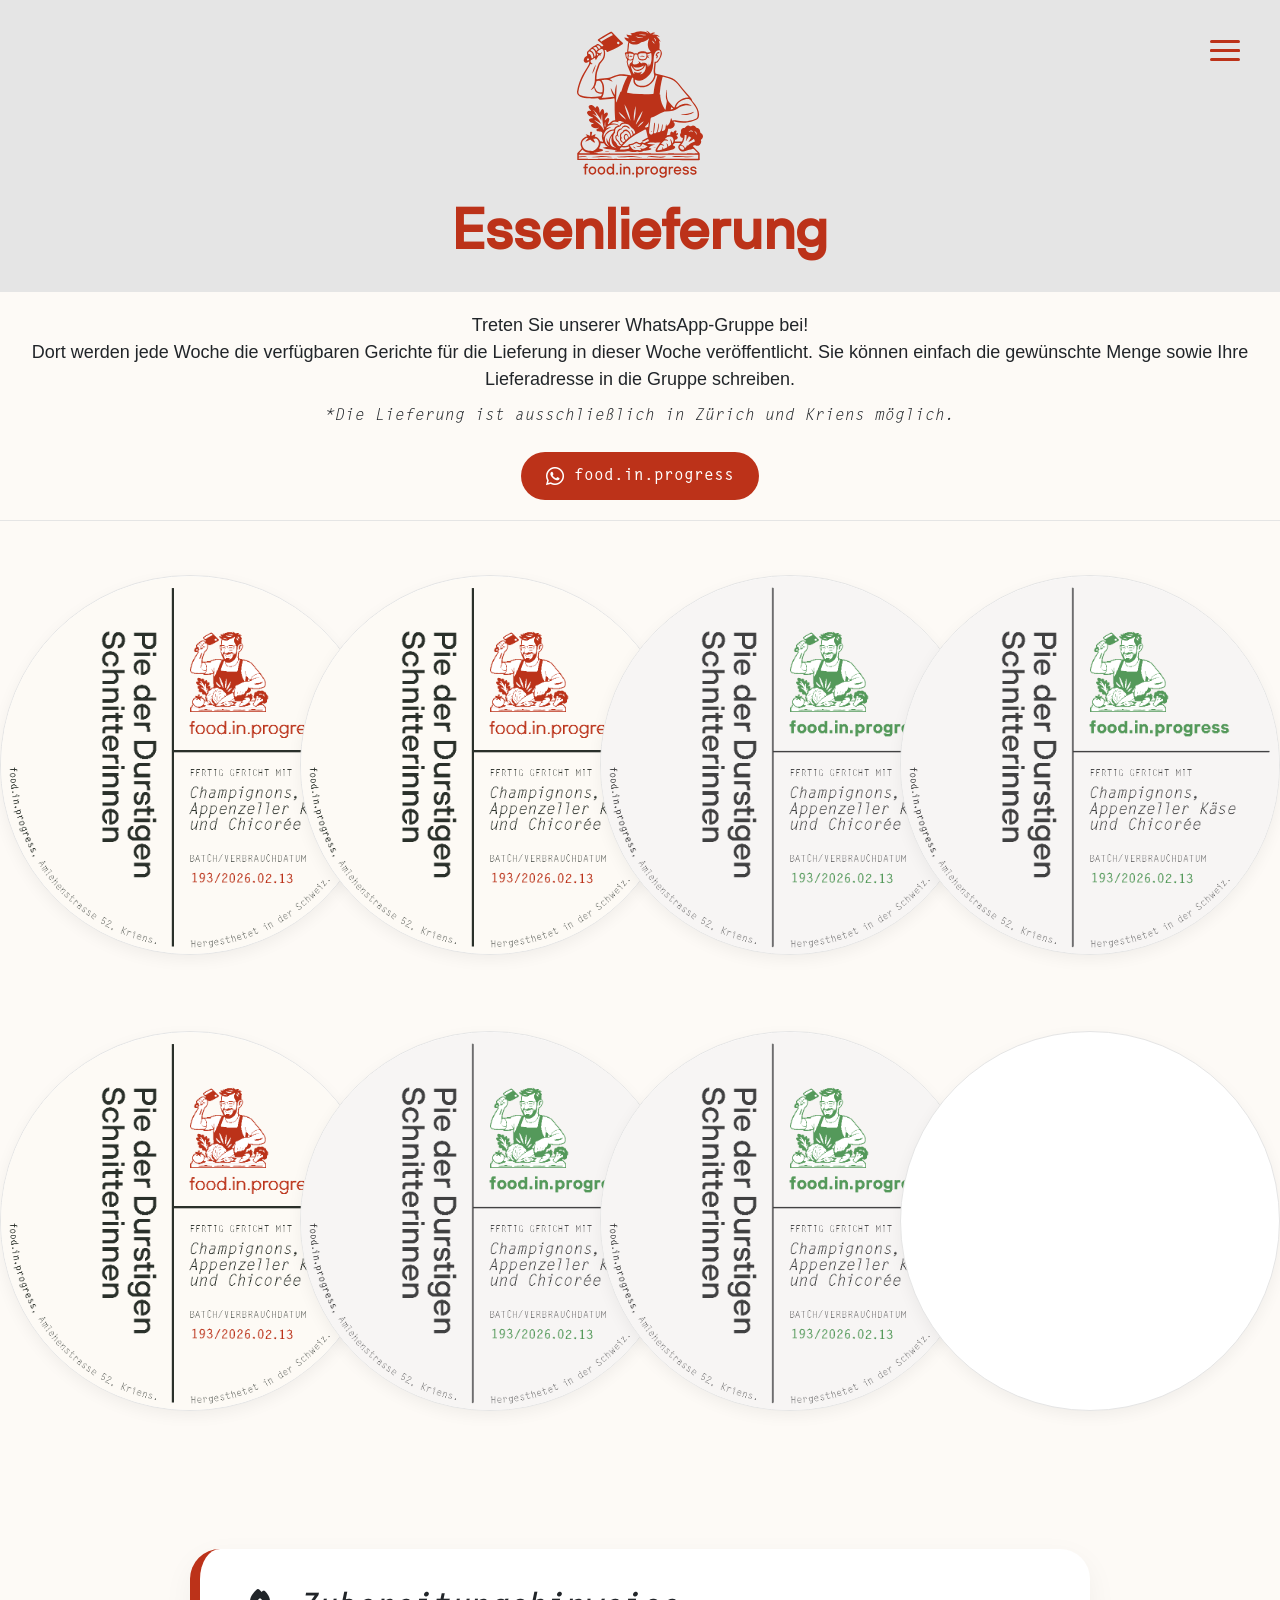
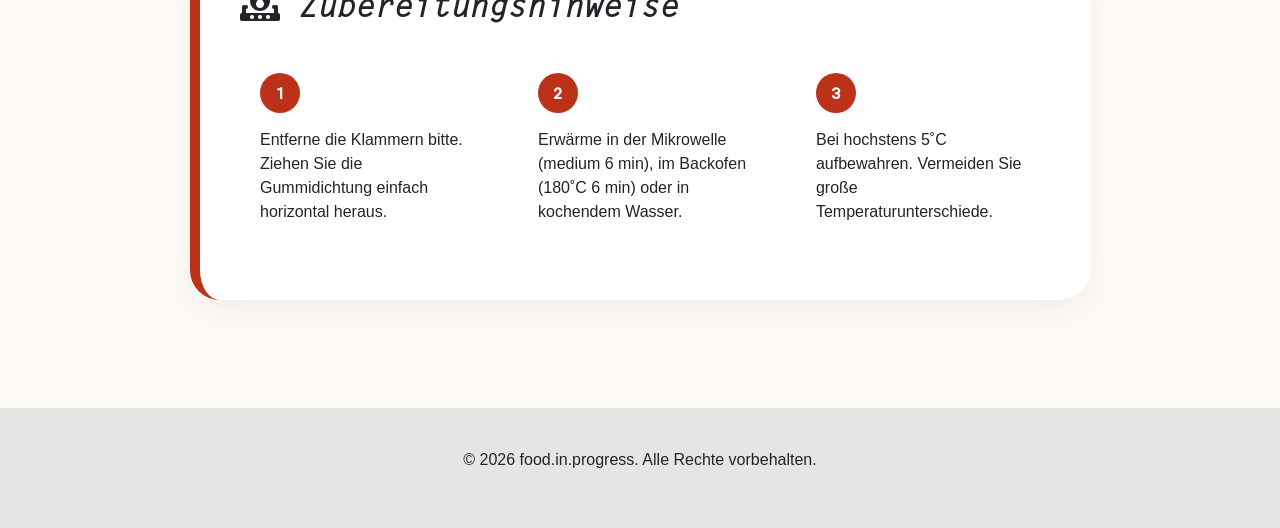
==== commit 360548d6: "Update lieferung.html" ====
--- a/lieferung.html
+++ b/lieferung.html
@@ -6,7 +6,7 @@
     <title>Essenlieferung - food.in.progress</title>
     <link rel="stylesheet" href="https://cdnjs.cloudflare.com/ajax/libs/font-awesome/6.4.0/css/all.min.css">
     <link href="https://cdn.jsdelivr.net/npm/bootstrap@5.3.0/dist/css/bootstrap.min.css" rel="stylesheet">
-    <link rel="stylesheet" href="css/style.css">
+
     <link rel="stylesheet" href="css/lieferung.css">
 </head>
 <body class="lieferung-page">
--- a/css/lieferung.css
+++ b/css/lieferung.css
@@ -3,9 +3,233 @@
     background: var(--red) !important;
 }*/
 
+/* ================================================== */
+/* 1. FONTI (Kopirano iz style.css) */
+/* ================================================== */
+
+@font-face {
+    font-family: 'LetterGothic';
+    src: url('../fonts/Letter Gothic MT Std.woff2') format('woff2');
+    font-weight: normal; font-style: normal;
+}
+@font-face {
+    font-family: 'LetterGothic';
+    src: url('../fonts/Letter Gothic MT Std Oblique.woff2') format('woff2');
+    font-weight: normal; font-style: italic;
+}
+@font-face {
+    font-family: 'LetterGothic';
+    src: url('../fonts/Letter Gothic MT Std Bold.woff2') format('woff2');
+    font-weight: bold; font-style: normal;
+}
+@font-face {
+    font-family: 'TTHoves';
+    src: url('../fonts/TTHoves-Regular.woff2') format('woff2');
+    font-weight: normal; font-style: normal;
+}
+@font-face {
+    font-family: 'TTHoves';
+    src: url('../fonts/TTHoves-Medium.woff2') format('woff2');
+    font-weight: 500; font-style: normal;
+}
+
+/* ================================================== */
+/* 2. SPREMENLJIVKE IN OSNOVA */
+/* ================================================== */
+:root {
+    --cream: #FDFAF6;
+    --red: #BC3219;
+    --svsiva: #e5e5e5;
+}
+
+/* RESETIRANJE BLOKAD: Pomembno, da stran dejansko dela */
+html, body {
+    margin: 0;
+    padding: 0;
+    width: 100%;
+    height: auto !important; /* Dovoli naravno višino */
+    overflow-y: auto !important; /* Dovoli scrollanje */
+    overflow-x: hidden;
+    background-color: var(--cream);
+    font-family: 'LetterGothic', sans-serif;
+    position: relative !important; /* Prepreči fixed pozicijo iz style.css */
+    touch-action: auto !important; /* Omogoči dotik */
+}
+
+/* Onemogoči uvodni logo na tej strani */
+body::before {
+    display: none !important;
+}
+
+body {
+    font-family: 'LetterGothic', sans-serif;
+}
+
+h1, h2, .overlay-content a {
+    font-family: 'TTHoves', sans-serif;
+    font-weight: bold;
+}
+
+
+/* ================================================== */
+/* 9. HAMBURGER ICON */
+/* ================================================== */
+#nav-icon {
+    width: 30px;
+    height: 22px;
+    position: fixed;
+    top: 40px;
+    right: 40px;
+    z-index: 10001;
+    cursor: pointer;
+    transition: 0.5s ease-in-out;
+}
+
+#nav-icon span {
+    display: block;
+    position: absolute;
+    height: 3px;
+    width: 100%;
+    background: var(--red);
+    border-radius: 9px;
+    transition: .25s ease-in-out;
+}
+
+#nav-icon span:nth-child(1) { top: 0; }
+#nav-icon span:nth-child(2), #nav-icon span:nth-child(3) { top: 9px; }
+#nav-icon span:nth-child(4) { top: 18px; }
+
+#nav-icon.open span:nth-child(1) { top: 9px; width: 0%; left: 50%; }
+#nav-icon.open span:nth-child(2) { transform: rotate(45deg); }
+#nav-icon.open span:nth-child(3) { transform: rotate(-45deg); }
+#nav-icon.open span:nth-child(4) { top: 9px; width: 0%; left: 50%; }
+#nav-icon.open span { background: var(--cream); }
+
+/* ================================================== */
+/* 10. OVERLAY MENU */
+/* ================================================== */
+.overlay {
+    height: 100%;
+    width: 0;
+    position: fixed;
+    z-index: 10000;
+    top: 0;
+    left: 0;
+    background-color: var(--red);
+    overflow: hidden;
+    transition: 0.9s cubic-bezier(0.8, 0, 0.2, 1);
+    display: flex;
+    justify-content: center;
+    align-items: center;
+}
+
+.overlay-content a {
+    font-size: 3.5rem;
+    color: var(--cream);
+    text-decoration: none;
+    display: block;
+    margin: 20px 0;
+    font-family: 'LetterGothic', sans-serif;
+    font-style: italic;
+    /*text-transform: uppercase;*/
+    transition: 0.3s;
+}
+
+.overlay-content a:hover {
+    /*opacity: 0.7;
+    transform: skewX(-5deg);*/
+    text-transform: uppercase;
+}
+
+/* Razporeditev v overlayu */
+.overlay-content {
+    display: flex;
+    flex-direction: column;
+    align-items: center;
+    justify-content: center;
+    width: 100%;
+}
+
+
+
+
+
+.overlay-content {
+    z-index: 10001; /* Vsebina mora biti nad ozadjem overlay-a */
+    position: relative;
+    
+    
+}
+
+.social-links {
+    margin-top: 40px;
+    display: flex;
+    gap: 40px;
+    opacity: 1;
+    transform: translateY(20px);
+    transition: all 0.6s cubic-bezier(0.77, 0, 0.175, 1) 0.5s; /* Dodan delay */
+    
+}
+
+/*.social-links:hover {
+    transform: scale(1.2);
+    color: rgba(253, 250, 246, 0.7); /* Nežen hover efekt 
+
+.social-icon {
+    color: var(--cream) !important; /* Prisilimo belo barvo 
+    font-size: 2.5rem;
+    pointer-events: auto; /* Omogočimo klike 
+    z-index: 10002;
+} */
+
+/* Popravek za stabilnost slik */
+.bg-layer {
+    position: absolute;
+    inset: 0;
+    background-size: cover;
+    background-position: center;
+    opacity: 0;
+    transform: scale(1.1);
+    transition: opacity 1s ease, transform 1.2s cubic-bezier(0.2, 1, 0.3, 1);
+}
+
+.bg-layer.active {
+    opacity: 1;
+    transform: scale(1);
+}
+
+/* Zrnatost ne sme blokirati klikov */
+.grain {
+    pointer-events: none;
+    z-index: 99999;
+}
+
+/* ================================================== */
+/* 4. GRAIN TEXTURE */
+/* ================================================== */
+.grain {
+    position: fixed;
+    top: -50%;
+    left: -50%;
+    width: 200%;
+    height: 200%;
+    background-image: url('https://upload.wikimedia.org/wikipedia/commons/5/5c/Image_gaussian_noise_example.png');
+    opacity: 0.2;
+    pointer-events: none;
+    z-index: 9999;
+    animation: noise 0.2s infinite;
+}
+
+@keyframes noise {
+    0%, 100% { transform: translate(0,0); }
+    10% { transform: translate(-1%,-1%); }
+    25% { transform: translate(1%,1%); }
+    50% { transform: translate(-1%,1%); }
+}
+
 /* --- LAYOUT --- */
 .lieferung-page {
-    height: 100vh;
+    min-height: 100vh;
     display: flex;
     flex-direction: column;
     overflow: hidden;
@@ -62,7 +286,11 @@
 }
 
 .intro-bar p {
-    font-family: 'LetterGothic', sans-serif;
+    
+   font-family: 'LetterGothic', sans-serif;
+    font-style: normal;
+    font-weight: normal;
+
     font-size: 18px;
     margin-bottom: 10px;
 }
@@ -259,7 +487,10 @@
 /* DESNI TEKST (p) */
 .card-text p {
     font-family: 'LetterGothic', sans-serif;
-    font-size: 12px;
+    
+    
+
+    font-size: 11px;
     margin: 0;
     /* Nastavi enak line-height kot pri h4 za popolno linijo */
     line-height: 1.4; 
@@ -273,6 +504,10 @@
     line-height: 1.4;
     color: #333;
 }*/
+
+.card-text span{
+    color: var(--red);
+}
 
 /* --- NAVODILA --- */
 .instructions-area {
@@ -326,4 +561,4 @@
     padding: 40px 0;
     text-align: center;
     width: 100%;
-}+}
